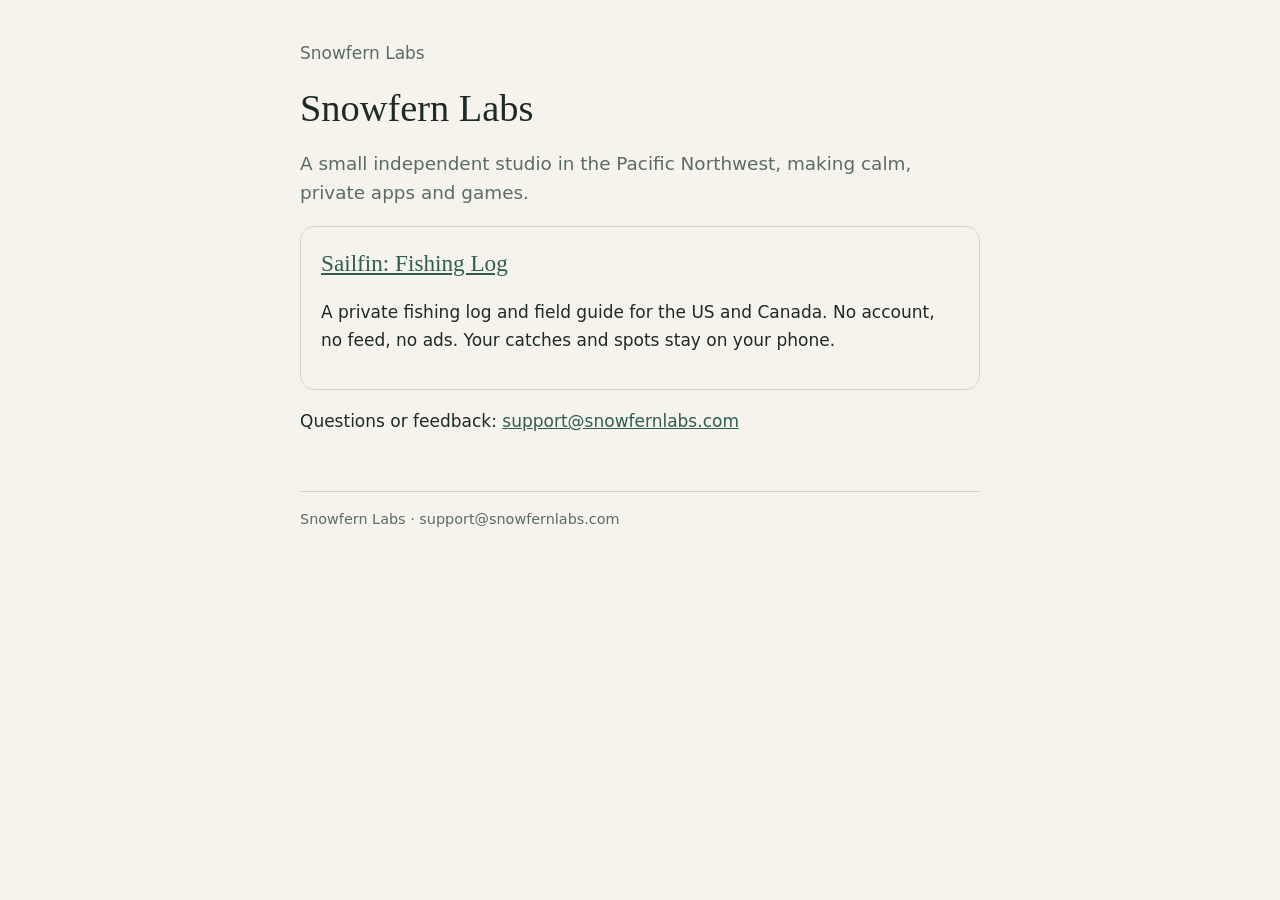
==== index.html @ 82f94e3f "Add files via upload" ====
<!doctype html>
<html lang="en">
<head>
<meta charset="utf-8">
<meta name="viewport" content="width=device-width, initial-scale=1">
<title>Snowfern Labs</title>
<style>
:root { --ink:#1d2a27; --muted:#5b6b66; --paper:#f6f3ec; --line:#d9d3c5; --accent:#2f5d50; }
@media (prefers-color-scheme: dark) { :root { --ink:#e9e6de; --muted:#a8b2ad; --paper:#141a19; --line:#2c3633; --accent:#8cc2ae; } }
* { box-sizing: border-box; }
body { margin:0; background:var(--paper); color:var(--ink); font:17px/1.6 system-ui, -apple-system, "Segoe UI", Roboto, sans-serif; }
main { max-width: 720px; margin: 0 auto; padding: 40px 20px 64px; }
header a, footer a { color: var(--muted); text-decoration: none; }
h1 { font-family: Georgia, "Times New Roman", serif; font-weight: 400; font-size: 2.4rem; line-height: 1.15; margin: 1.2rem 0 .6rem; }
h2 { font-family: Georgia, "Times New Roman", serif; font-weight: 400; font-size: 1.45rem; margin: 2rem 0 .4rem; }
a { color: var(--accent); }
p.lede { font-size: 1.15rem; color: var(--muted); }
.card { border: 1px solid var(--line); border-radius: 14px; padding: 18px 20px; margin: 18px 0; }
.card h2 { margin-top: 0; }
footer { margin-top: 56px; padding-top: 16px; border-top: 1px solid var(--line); font-size: .9rem; color: var(--muted); }
li { margin: .3rem 0; }
</style>
</head>
<body>
<main>
<header><a href="/">Snowfern Labs</a></header>

<h1>Snowfern Labs</h1>
<p class="lede">A small independent studio in the Pacific Northwest, making calm, private apps and games.</p>
<div class="card">
<h2><a href="/sailfin/">Sailfin: Fishing Log</a></h2>
<p>A private fishing log and field guide for the US and Canada. No account, no feed, no ads. Your catches and spots stay on your phone.</p>
</div>
<p>Questions or feedback: <a href="mailto:support@snowfernlabs.com">support@snowfernlabs.com</a></p>

<footer>Snowfern Labs · <a href="mailto:support@snowfernlabs.com">support@snowfernlabs.com</a></footer>
</main>
</body>
</html>
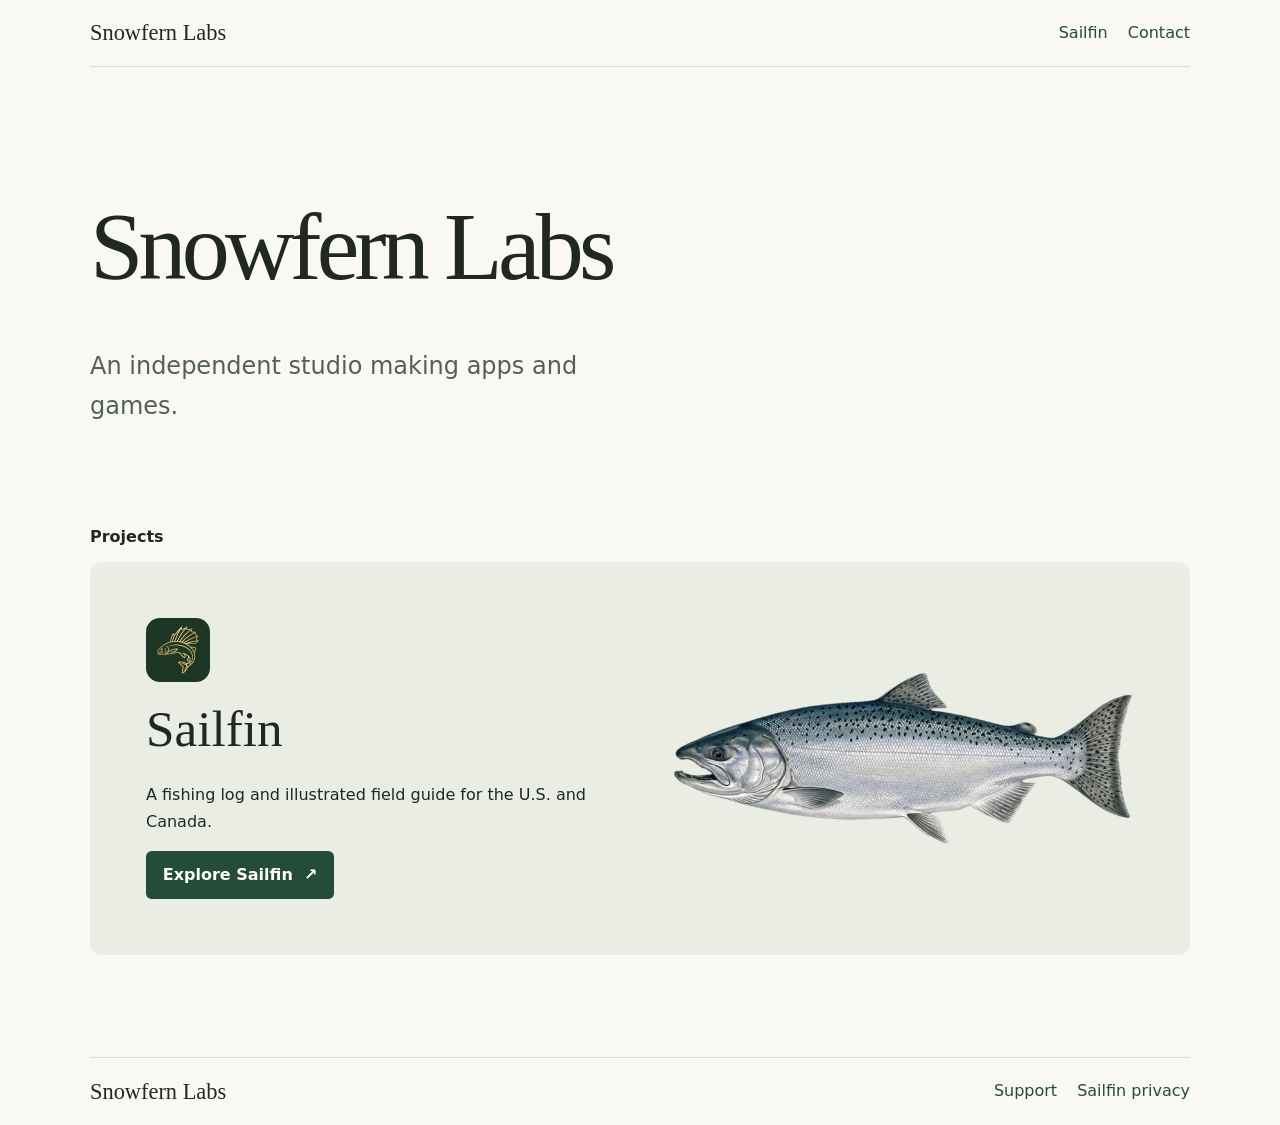
==== commit d9fe7036: "Redesign Snowfern Labs and Sailfin pages" ====
--- a/index.html
+++ b/index.html
@@ -4,36 +4,39 @@
 <meta charset="utf-8">
 <meta name="viewport" content="width=device-width, initial-scale=1">
 <title>Snowfern Labs</title>
-<style>
-:root { --ink:#1d2a27; --muted:#5b6b66; --paper:#f6f3ec; --line:#d9d3c5; --accent:#2f5d50; }
-@media (prefers-color-scheme: dark) { :root { --ink:#e9e6de; --muted:#a8b2ad; --paper:#141a19; --line:#2c3633; --accent:#8cc2ae; } }
-* { box-sizing: border-box; }
-body { margin:0; background:var(--paper); color:var(--ink); font:17px/1.6 system-ui, -apple-system, "Segoe UI", Roboto, sans-serif; }
-main { max-width: 720px; margin: 0 auto; padding: 40px 20px 64px; }
-header a, footer a { color: var(--muted); text-decoration: none; }
-h1 { font-family: Georgia, "Times New Roman", serif; font-weight: 400; font-size: 2.4rem; line-height: 1.15; margin: 1.2rem 0 .6rem; }
-h2 { font-family: Georgia, "Times New Roman", serif; font-weight: 400; font-size: 1.45rem; margin: 2rem 0 .4rem; }
-a { color: var(--accent); }
-p.lede { font-size: 1.15rem; color: var(--muted); }
-.card { border: 1px solid var(--line); border-radius: 14px; padding: 18px 20px; margin: 18px 0; }
-.card h2 { margin-top: 0; }
-footer { margin-top: 56px; padding-top: 16px; border-top: 1px solid var(--line); font-size: .9rem; color: var(--muted); }
-li { margin: .3rem 0; }
-</style>
+<meta name="description" content="Snowfern Labs is an independent developer of apps and games and the studio behind Sailfin.">
+<link rel="canonical" href="https://snowfernlabs.com/">
+<link rel="stylesheet" href="/assets/site.css">
 </head>
-<body>
-<main>
-<header><a href="/">Snowfern Labs</a></header>
+<body class="studio">
+<a class="skip" href="#main">Skip to content</a>
+<header class="site-header shell">
+<a class="wordmark" href="/">Snowfern Labs</a>
+<nav aria-label="Main"><a href="/sailfin/">Sailfin</a><a href="mailto:support@snowfernlabs.com">Contact</a></nav>
+</header>
+<main id="main" class="shell">
 
+<section class="studio-intro">
 <h1>Snowfern Labs</h1>
-<p class="lede">A small independent studio in the Pacific Northwest, making calm, private apps and games.</p>
-<div class="card">
-<h2><a href="/sailfin/">Sailfin: Fishing Log</a></h2>
-<p>A private fishing log and field guide for the US and Canada. No account, no feed, no ads. Your catches and spots stay on your phone.</p>
+<p class="lede">An independent studio making apps and games.</p>
+</section>
+<section aria-labelledby="projects">
+<h2 id="projects" class="section-label">Projects</h2>
+<article class="project-card">
+<div>
+<img class="app-icon" src="/assets/sailfin-icon.png" width="64" height="64" alt="">
+<h3>Sailfin</h3>
+<p>A fishing log and illustrated field guide for the U.S. and Canada.</p>
+<a class="button" href="/sailfin/">Explore Sailfin <span aria-hidden="true">↗</span></a>
 </div>
-<p>Questions or feedback: <a href="mailto:support@snowfernlabs.com">support@snowfernlabs.com</a></p>
+<div class="project-art"><img src="/assets/chinook-salmon.webp" decoding="async" alt="Illustration of a Chinook salmon from Sailfin"></div>
+</article>
+</section>
 
-<footer>Snowfern Labs · <a href="mailto:support@snowfernlabs.com">support@snowfernlabs.com</a></footer>
 </main>
+<footer class="site-footer shell">
+<a class="wordmark" href="/">Snowfern Labs</a>
+<nav aria-label="Footer"><a href="mailto:support@snowfernlabs.com">Support</a><a href="/sailfin/privacy/">Sailfin privacy</a></nav>
+</footer>
 </body>
 </html>
--- a/assets/site.css
+++ b/assets/site.css
@@ -0,0 +1,68 @@
+:root {
+  color-scheme: light;
+  --paper: #f9f8f5;
+  --ink: #202821;
+  --muted: #536153;
+  --line: #d9ddd2;
+  --accent: #254b39;
+  --panel: #e9ede4;
+  --display: Georgia, "Times New Roman", serif;
+}
+* { box-sizing: border-box; }
+body { margin: 0; background: var(--paper); color: var(--ink); font: 1rem/1.65 system-ui, sans-serif; }
+.sailfin { --paper: #f7f3e9; --panel: #e5ece0; }
+.shell { width: min(100% - 3rem, 1100px); margin-inline: auto; }
+.site-header, .site-footer { display: flex; align-items: center; justify-content: space-between; gap: 1rem; padding-block: 1.25rem; border-bottom: 1px solid var(--line); }
+.site-footer { margin-top: clamp(3rem, 8vw, 7rem); border-top: 1px solid var(--line); border-bottom: 0; }
+nav { display: flex; flex-wrap: wrap; gap: .4rem 1.25rem; }
+a { color: var(--accent); text-underline-offset: .2em; }
+nav a, .wordmark { text-decoration: none; }
+nav a:hover, .wordmark:hover { text-decoration: underline; }
+.wordmark { font: 1.4rem var(--display); color: var(--ink); }
+:focus-visible { outline: 3px solid #8a4e24; outline-offset: 4px; }
+.skip { position: absolute; left: 1rem; top: 1rem; padding: .5rem .8rem; background: var(--paper); transform: translateY(-200%); z-index: 2; }
+.skip:focus { transform: none; }
+h1, h2, h3 { font-family: var(--display); font-weight: 400; line-height: 1.08; margin: 0 0 .5em; }
+h1 { font-size: clamp(3.3rem, 8vw, 6rem); letter-spacing: -.05em; }
+h2 { font-size: clamp(2rem, 4vw, 3.05rem); letter-spacing: -.035em; }
+h3 { font-size: clamp(2rem, 4vw, 3.3rem); }
+p { margin: 0 0 1em; }
+.lede, .hero-lede { color: var(--muted); font-size: clamp(1.15rem, 2.4vw, 1.5rem); max-width: 32ch; }
+img { display: block; max-width: 100%; height: auto; }
+figure { margin: 0; min-width: 0; }
+.studio-intro { padding-block: clamp(3.75rem, 10vw, 8rem) clamp(2rem, 6vw, 5rem); }
+.section-label { font: 600 1rem system-ui, sans-serif; letter-spacing: 0; margin-bottom: 1rem; }
+.project-card, .hero, .guide, .insights { display: grid; align-items: center; grid-template-columns: minmax(0, 1fr) minmax(0, 1fr); gap: clamp(1.25rem, 5vw, 4.5rem); }
+.project-card, .guide, .insights { padding: clamp(1.5rem, 5vw, 3.5rem); border-radius: .75rem; background: var(--panel); }
+.project-art { padding: 1rem 0; }
+.app-icon { border-radius: 22%; margin-bottom: 1.2rem; }
+.button { display: inline-flex; align-items: center; gap: .7rem; padding: .68rem 1.05rem; background: var(--accent); color: #fff; text-decoration: none; border-radius: .35rem; font-weight: 650; }
+.button:hover { background: #163324; }
+.hero { padding-block: clamp(2.5rem, 7vw, 5.5rem); }
+.hero p:not(.hero-lede) { max-width: 38ch; }
+.availability { margin-top: .9rem; color: var(--muted); font-size: .9375rem; }
+.screen { justify-self: center; width: min(100%, 290px); border-radius: 1rem; overflow: hidden; border: 1px solid #a5b4a4; box-shadow: 0 14px 32px #263b2726; }
+.screen img { width: 100%; aspect-ratio: 640/1323; }
+.guide { margin-block: clamp(2rem, 6vw, 5rem); }
+figcaption { margin-top: .8rem; color: var(--muted); }
+.features { display: grid; grid-template-columns: repeat(2,minmax(0,1fr)); gap: clamp(1.5rem, 5vw, 4rem); margin-block: clamp(3rem, 8vw, 7rem); }
+.features article { min-width: 0; }
+.feature-screen { background: #edeee6; border: 1px solid var(--line); border-radius: .75rem; padding: 1rem; }
+.feature-screen img, .insights img { margin-inline: auto; border: 1px solid var(--line); border-radius: .55rem; width: min(100%, 325px); }
+.insights figure { width: 100%; }
+.faq, .policy { max-width: 720px; }
+.faq { margin-top: clamp(3rem, 8vw, 6rem); }
+details { border-top: 1px solid var(--line); }
+summary { cursor: pointer; padding-block: .85rem; font-weight: 650; }
+.faq > p { margin-top: 1.25rem; }
+.policy { padding-top: clamp(2.5rem, 7vw, 5rem); }
+.policy h1 { font-size: clamp(2.75rem, 6vw, 4.5rem); }
+.policy h2 { font-size: clamp(1.65rem, 4vw, 2rem); margin-top: 1.6em; }
+.policy li { margin-block: .4rem; }
+@media (max-width: 650px) {
+  .shell { width: calc(100% - 2rem); }
+  .project-card, .hero, .guide, .insights, .features { grid-template-columns: 1fr; }
+  .hero { gap: 1.5rem; }
+  .site-header, .site-footer { align-items: flex-start; flex-wrap: wrap; }
+  .screen { width: min(100%, 280px); }
+}
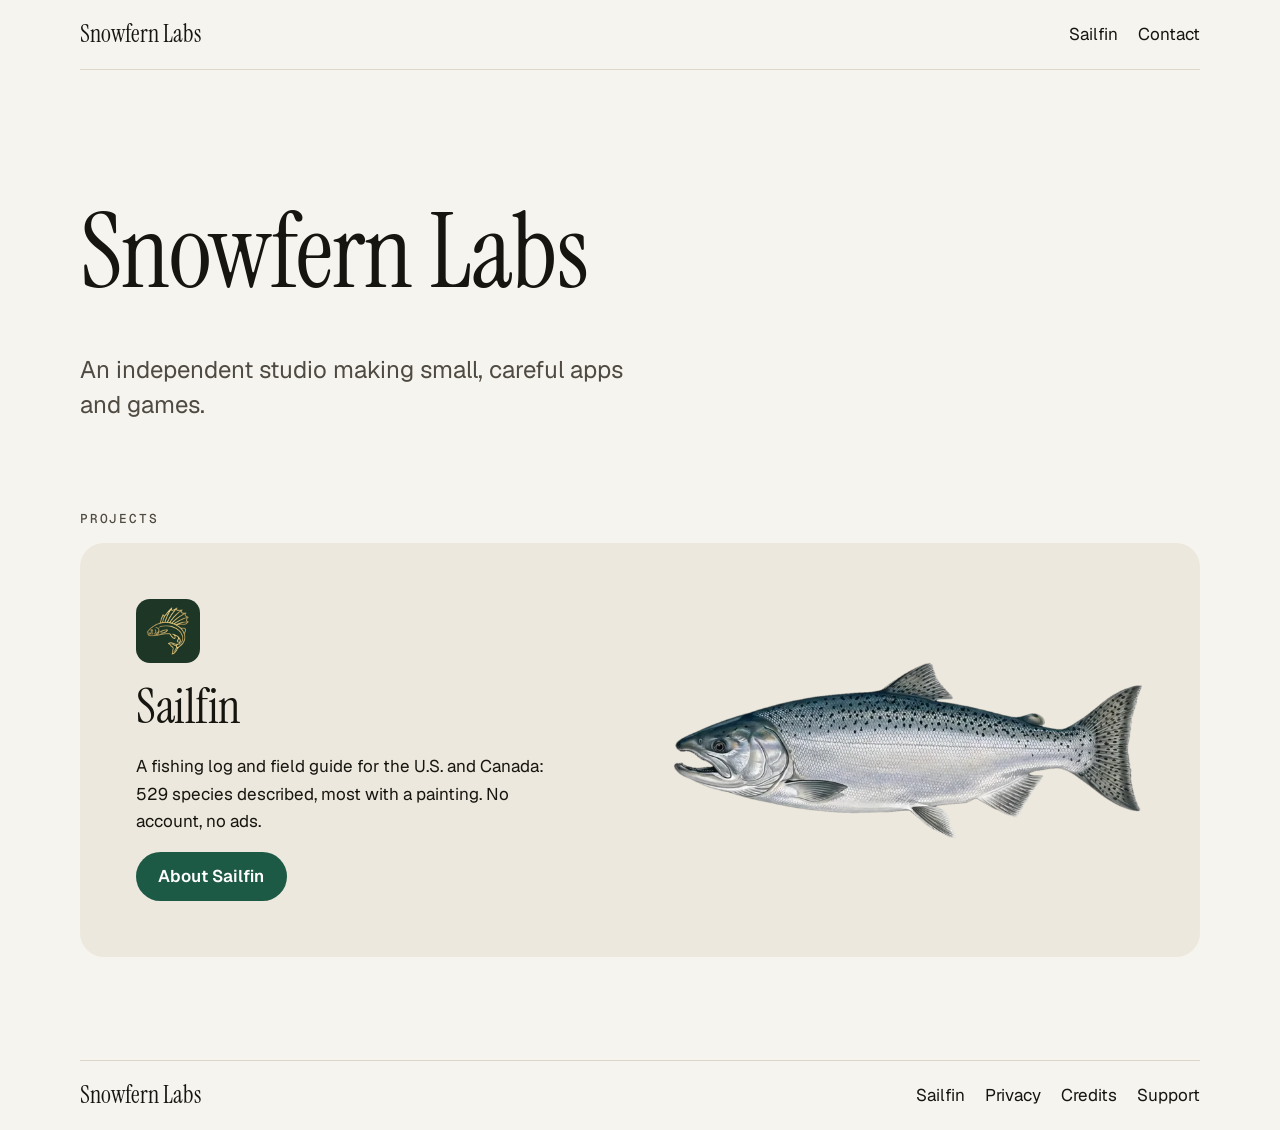
==== commit 4efe964f: "Rebuild site: current Sailfin screenshots and facts, credits page, email to join the test, app fonts" ====
--- a/index.html
+++ b/index.html
@@ -4,8 +4,24 @@
 <meta charset="utf-8">
 <meta name="viewport" content="width=device-width, initial-scale=1">
 <title>Snowfern Labs</title>
-<meta name="description" content="Snowfern Labs is an independent developer of apps and games and the studio behind Sailfin.">
+<meta name="description" content="Snowfern Labs is an independent studio making small, careful apps and games, and the maker of Sailfin.">
 <link rel="canonical" href="https://snowfernlabs.com/">
+<meta name="theme-color" content="#F6F4EF" media="(prefers-color-scheme: light)">
+<meta name="theme-color" content="#12110E" media="(prefers-color-scheme: dark)">
+<meta property="og:type" content="website">
+<meta property="og:site_name" content="Snowfern Labs">
+<meta property="og:title" content="Snowfern Labs">
+<meta property="og:description" content="Snowfern Labs is an independent studio making small, careful apps and games, and the maker of Sailfin.">
+<meta property="og:url" content="https://snowfernlabs.com/">
+<meta property="og:image" content="https://snowfernlabs.com/assets/share.png">
+<meta property="og:image:width" content="1200">
+<meta property="og:image:height" content="630">
+<meta name="twitter:card" content="summary_large_image">
+<link rel="icon" href="/favicon.ico" sizes="32x32">
+<link rel="icon" href="/assets/icon-192.png" type="image/png" sizes="192x192">
+<link rel="apple-touch-icon" href="/assets/apple-touch-icon.png">
+<link rel="preload" href="/assets/fonts/instrument-serif.woff2" as="font" type="font/woff2" crossorigin>
+<link rel="preload" href="/assets/fonts/geist.woff2" as="font" type="font/woff2" crossorigin>
 <link rel="stylesheet" href="/assets/site.css">
 </head>
 <body class="studio">
@@ -18,25 +34,25 @@
 
 <section class="studio-intro">
 <h1>Snowfern Labs</h1>
-<p class="lede">An independent studio making apps and games.</p>
+<p class="lede">An independent studio making small, careful apps and games.</p>
 </section>
 <section aria-labelledby="projects">
-<h2 id="projects" class="section-label">Projects</h2>
+<h2 id="projects" class="label">Projects</h2>
 <article class="project-card">
 <div>
-<img class="app-icon" src="/assets/sailfin-icon.png" width="64" height="64" alt="">
+<img class="app-icon" src="/assets/icon-192.png" width="64" height="64" alt="">
 <h3>Sailfin</h3>
-<p>A fishing log and illustrated field guide for the U.S. and Canada.</p>
-<a class="button" href="/sailfin/">Explore Sailfin <span aria-hidden="true">↗</span></a>
+<p>A fishing log and field guide for the U.S. and Canada: 529 species described, most with a painting. No account, no ads.</p>
+<a class="button" href="/sailfin/">About Sailfin</a>
 </div>
-<div class="project-art"><img src="/assets/chinook-salmon.webp" decoding="async" alt="Illustration of a Chinook salmon from Sailfin"></div>
+<div class="project-art"><img src="/assets/chinook-salmon.webp" width="900" height="360" decoding="async" alt="Painting of a Chinook salmon from Sailfin's field guide"></div>
 </article>
 </section>
 
 </main>
 <footer class="site-footer shell">
-<a class="wordmark" href="/">Snowfern Labs</a>
-<nav aria-label="Footer"><a href="mailto:support@snowfernlabs.com">Support</a><a href="/sailfin/privacy/">Sailfin privacy</a></nav>
+<p class="wordmark">Snowfern Labs</p>
+<nav aria-label="Footer"><a href="/sailfin/">Sailfin</a><a href="/sailfin/privacy/">Privacy</a><a href="/sailfin/credits/">Credits</a><a href="mailto:support@snowfernlabs.com">Support</a></nav>
 </footer>
 </body>
 </html>
--- a/assets/site.css
+++ b/assets/site.css
@@ -1,68 +1,119 @@
+/* Snowfern Labs / Sailfin site. Fonts and colours match the app's "Field guide" theme (ui/theme/Theme.kt). */
+@font-face { font-family: "Instrument Serif"; src: url("/assets/fonts/instrument-serif.woff2") format("woff2"); font-weight: 400; font-style: normal; font-display: swap; }
+@font-face { font-family: "Instrument Serif"; src: url("/assets/fonts/instrument-serif-italic.woff2") format("woff2"); font-weight: 400; font-style: italic; font-display: swap; }
+@font-face { font-family: "Geist"; src: url("/assets/fonts/geist.woff2") format("woff2"); font-weight: 100 900; font-display: swap; }
+@font-face { font-family: "Geist Mono"; src: url("/assets/fonts/geist-mono.woff2") format("woff2"); font-weight: 100 900; font-display: swap; }
+
 :root {
-  color-scheme: light;
-  --paper: #f9f8f5;
-  --ink: #202821;
-  --muted: #536153;
-  --line: #d9ddd2;
-  --accent: #254b39;
-  --panel: #e9ede4;
-  --display: Georgia, "Times New Roman", serif;
+  color-scheme: light dark;
+  --paper: #F6F4EF;
+  --ink: #16150F;
+  --muted: #4F4B42;
+  --line: #DDD7CA;
+  --panel: #ECE8DE;
+  --accent: #1D5A45;
+  --on-accent: #FFFFFF;
+  --accent-hover: #154535;
+  --rust: #A8401F;
+  --focus: #A8401F;
+  --serif: "Instrument Serif", Georgia, "Times New Roman", serif;
+  --sans: "Geist", system-ui, -apple-system, "Segoe UI", sans-serif;
+  --mono: "Geist Mono", ui-monospace, "Cascadia Mono", Consolas, monospace;
 }
+@media (prefers-color-scheme: dark) {
+  :root {
+    --paper: #12110E;
+    --ink: #F2EEE4;
+    --muted: #C9C2B2;
+    --line: #3A372F;
+    --panel: #22201B;
+    --accent: #8FD1B4;
+    --on-accent: #0B2A1E;
+    --accent-hover: #A9DEC6;
+    --rust: #F0936C;
+    --focus: #F0936C;
+  }
+}
+
 * { box-sizing: border-box; }
-body { margin: 0; background: var(--paper); color: var(--ink); font: 1rem/1.65 system-ui, sans-serif; }
-.sailfin { --paper: #f7f3e9; --panel: #e5ece0; }
-.shell { width: min(100% - 3rem, 1100px); margin-inline: auto; }
+html { -webkit-text-size-adjust: 100%; }
+body { margin: 0; background: var(--paper); color: var(--ink); font: 1.0625rem/1.6 var(--sans); }
+.shell { width: min(100% - 3rem, 1120px); margin-inline: auto; }
 .site-header, .site-footer { display: flex; align-items: center; justify-content: space-between; gap: 1rem; padding-block: 1.25rem; border-bottom: 1px solid var(--line); }
 .site-footer { margin-top: clamp(3rem, 8vw, 7rem); border-top: 1px solid var(--line); border-bottom: 0; }
+.site-footer p { margin: 0; }
 nav { display: flex; flex-wrap: wrap; gap: .4rem 1.25rem; }
 a { color: var(--accent); text-underline-offset: .2em; }
-nav a, .wordmark { text-decoration: none; }
+nav a { color: var(--ink); text-decoration: none; }
 nav a:hover, .wordmark:hover { text-decoration: underline; }
-.wordmark { font: 1.4rem var(--display); color: var(--ink); }
-:focus-visible { outline: 3px solid #8a4e24; outline-offset: 4px; }
+.wordmark { font: 1.5rem/1.2 var(--serif); color: var(--ink); text-decoration: none; }
+:focus-visible { outline: 3px solid var(--focus); outline-offset: 3px; border-radius: 2px; }
 .skip { position: absolute; left: 1rem; top: 1rem; padding: .5rem .8rem; background: var(--paper); transform: translateY(-200%); z-index: 2; }
 .skip:focus { transform: none; }
-h1, h2, h3 { font-family: var(--display); font-weight: 400; line-height: 1.08; margin: 0 0 .5em; }
-h1 { font-size: clamp(3.3rem, 8vw, 6rem); letter-spacing: -.05em; }
-h2 { font-size: clamp(2rem, 4vw, 3.05rem); letter-spacing: -.035em; }
-h3 { font-size: clamp(2rem, 4vw, 3.3rem); }
+
+h1, h2, h3 { font-family: var(--serif); font-weight: 400; line-height: 1.04; margin: 0 0 .45em; letter-spacing: -.01em; }
+h1 { font-size: clamp(3.4rem, 9vw, 6.5rem); }
+h2 { font-size: clamp(2.2rem, 4.6vw, 3.4rem); }
+h3 { font-size: clamp(2rem, 4vw, 3rem); }
 p { margin: 0 0 1em; }
-.lede, .hero-lede { color: var(--muted); font-size: clamp(1.15rem, 2.4vw, 1.5rem); max-width: 32ch; }
+.lede, .hero-lede { color: var(--muted); font-size: clamp(1.2rem, 2.4vw, 1.5rem); line-height: 1.45; max-width: 34ch; }
+.label { font: 500 .8rem/1.4 var(--mono); letter-spacing: .14em; text-transform: uppercase; color: var(--muted); margin: 0 0 .9rem; }
+.muted { color: var(--muted); }
 img { display: block; max-width: 100%; height: auto; }
 figure { margin: 0; min-width: 0; }
-.studio-intro { padding-block: clamp(3.75rem, 10vw, 8rem) clamp(2rem, 6vw, 5rem); }
-.section-label { font: 600 1rem system-ui, sans-serif; letter-spacing: 0; margin-bottom: 1rem; }
-.project-card, .hero, .guide, .insights { display: grid; align-items: center; grid-template-columns: minmax(0, 1fr) minmax(0, 1fr); gap: clamp(1.25rem, 5vw, 4.5rem); }
-.project-card, .guide, .insights { padding: clamp(1.5rem, 5vw, 3.5rem); border-radius: .75rem; background: var(--panel); }
-.project-art { padding: 1rem 0; }
+
+.button { display: inline-flex; align-items: center; justify-content: center; min-height: 48px; padding: .7rem 1.4rem; background: var(--accent); color: var(--on-accent); text-decoration: none; border-radius: 999px; font-weight: 600; }
+.button:hover { background: var(--accent-hover); }
 .app-icon { border-radius: 22%; margin-bottom: 1.2rem; }
-.button { display: inline-flex; align-items: center; gap: .7rem; padding: .68rem 1.05rem; background: var(--accent); color: #fff; text-decoration: none; border-radius: .35rem; font-weight: 650; }
-.button:hover { background: #163324; }
-.hero { padding-block: clamp(2.5rem, 7vw, 5.5rem); }
-.hero p:not(.hero-lede) { max-width: 38ch; }
-.availability { margin-top: .9rem; color: var(--muted); font-size: .9375rem; }
-.screen { justify-self: center; width: min(100%, 290px); border-radius: 1rem; overflow: hidden; border: 1px solid #a5b4a4; box-shadow: 0 14px 32px #263b2726; }
-.screen img { width: 100%; aspect-ratio: 640/1323; }
-.guide { margin-block: clamp(2rem, 6vw, 5rem); }
-figcaption { margin-top: .8rem; color: var(--muted); }
-.features { display: grid; grid-template-columns: repeat(2,minmax(0,1fr)); gap: clamp(1.5rem, 5vw, 4rem); margin-block: clamp(3rem, 8vw, 7rem); }
-.features article { min-width: 0; }
-.feature-screen { background: #edeee6; border: 1px solid var(--line); border-radius: .75rem; padding: 1rem; }
-.feature-screen img, .insights img { margin-inline: auto; border: 1px solid var(--line); border-radius: .55rem; width: min(100%, 325px); }
-.insights figure { width: 100%; }
-.faq, .policy { max-width: 720px; }
-.faq { margin-top: clamp(3rem, 8vw, 6rem); }
+
+/* Studio home */
+.studio-intro { padding-block: clamp(3.75rem, 10vw, 8rem) clamp(2rem, 6vw, 4rem); }
+.project-card { display: grid; align-items: center; grid-template-columns: minmax(0, 1fr) minmax(0, 1fr); gap: clamp(1.25rem, 5vw, 4.5rem); padding: clamp(1.5rem, 5vw, 3.5rem); border-radius: 1.5rem; background: var(--panel); }
+.project-card p { max-width: 40ch; }
+
+/* Sailfin */
+.hero { display: grid; grid-template-columns: minmax(0, 1.1fr) minmax(0, .9fr); align-items: center; gap: clamp(1.5rem, 5vw, 4.5rem); padding-block: clamp(2.5rem, 7vw, 5rem); }
+.hero p:not(.hero-lede) { max-width: 44ch; }
+.promise { list-style: none; padding: 0; margin: 1.25rem 0 1.75rem; display: flex; flex-wrap: wrap; gap: .5rem; }
+.promise li { font: 500 .78rem/1 var(--mono); letter-spacing: .08em; text-transform: uppercase; padding: .6rem .8rem; border: 1px solid var(--line); border-radius: 999px; color: var(--muted); }
+.availability { margin-top: 1rem; color: var(--muted); font-size: .95rem; max-width: 46ch; }
+.phone { justify-self: center; width: min(100%, 300px); border-radius: 1.75rem; overflow: hidden; border: 1px solid var(--line); box-shadow: 0 18px 40px rgb(22 21 15 / .14); background: var(--paper); }
+.hero-shot { width: min(100%, 320px); }
+.feature { display: grid; grid-template-columns: minmax(0, 1fr) minmax(0, 1fr); align-items: center; gap: clamp(1.5rem, 5vw, 4.5rem); padding: clamp(1.5rem, 5vw, 3.5rem); margin-block: clamp(1.5rem, 4vw, 3rem); border-radius: 1.5rem; background: var(--panel); }
+.feature.reverse > :first-child { order: 2; }
+.feature p { max-width: 46ch; }
+.pair { display: grid; grid-template-columns: repeat(2, minmax(0, 1fr)); gap: 1rem; }
+.pair .phone { width: 100%; }
+.facts { padding-left: 1.1rem; margin: 0; }
+.facts li { margin-block: .45rem; }
+.facts strong { font-weight: 600; }
+.privacy-note { max-width: 760px; margin-block: clamp(3rem, 7vw, 5rem); }
+.faq, .policy, .credits { max-width: 760px; }
+.faq { margin-top: clamp(2rem, 6vw, 4rem); }
 details { border-top: 1px solid var(--line); }
-summary { cursor: pointer; padding-block: .85rem; font-weight: 650; }
+details:last-of-type { border-bottom: 1px solid var(--line); }
+summary { cursor: pointer; padding-block: .9rem; font-weight: 600; min-height: 44px; }
+details > :not(summary) { margin-top: 0; }
 .faq > p { margin-top: 1.25rem; }
-.policy { padding-top: clamp(2.5rem, 7vw, 5rem); }
-.policy h1 { font-size: clamp(2.75rem, 6vw, 4.5rem); }
-.policy h2 { font-size: clamp(1.65rem, 4vw, 2rem); margin-top: 1.6em; }
+
+/* Policy and credits */
+.policy, .credits { padding-top: clamp(2.5rem, 7vw, 5rem); }
+.policy h1, .credits h1 { font-size: clamp(2.75rem, 6vw, 4.5rem); }
+.policy h2, .credits h2 { font-size: clamp(1.75rem, 4vw, 2.25rem); margin-top: 1.6em; }
 .policy li { margin-block: .4rem; }
-@media (max-width: 650px) {
+.credits details { margin-bottom: 1rem; }
+.sources { padding-left: 1.1rem; }
+.sources li { margin-block: .5rem; overflow-wrap: anywhere; }
+.table-wrap { overflow-x: auto; margin-bottom: 1rem; }
+table { border-collapse: collapse; width: 100%; font-size: .95rem; }
+th, td { text-align: left; padding: .45rem .6rem .45rem 0; border-bottom: 1px solid var(--line); vertical-align: top; }
+th { font: 500 .75rem/1.4 var(--mono); letter-spacing: .1em; text-transform: uppercase; color: var(--muted); }
+
+@media (max-width: 760px) {
   .shell { width: calc(100% - 2rem); }
-  .project-card, .hero, .guide, .insights, .features { grid-template-columns: 1fr; }
-  .hero { gap: 1.5rem; }
+  .project-card, .hero, .feature { grid-template-columns: 1fr; }
+  .feature.reverse > :first-child { order: 0; }
+  .hero { gap: 2rem; }
   .site-header, .site-footer { align-items: flex-start; flex-wrap: wrap; }
-  .screen { width: min(100%, 280px); }
 }
+@media (prefers-reduced-motion: no-preference) { html { scroll-behavior: smooth; } }
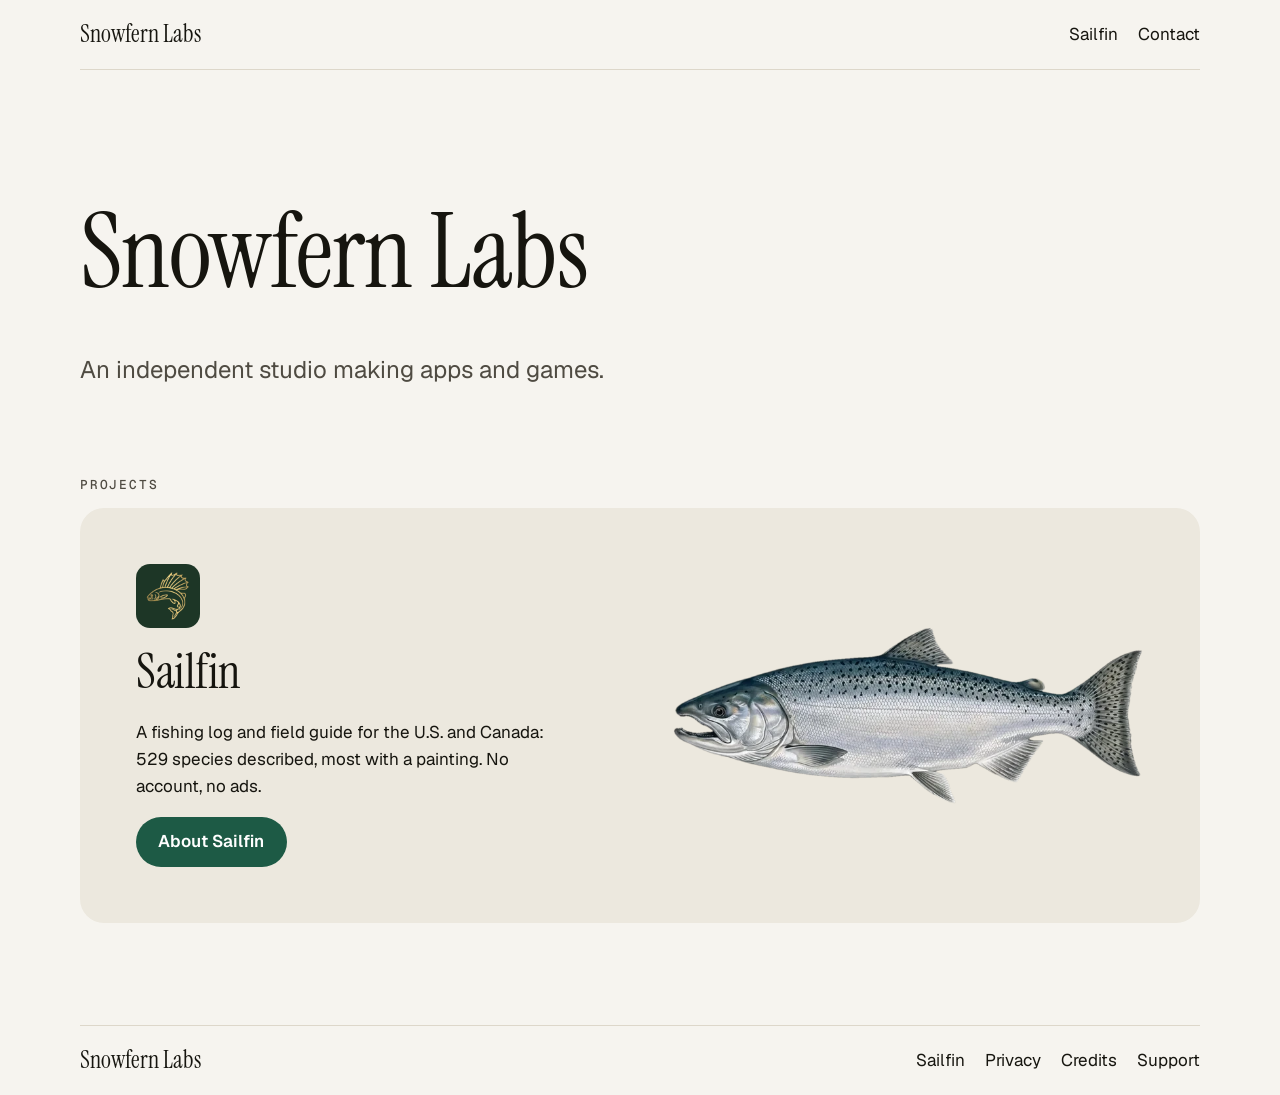
==== commit f33aefe8: "Plain studio line Co-Authored-By: Claude Opus 5.5 <noreply@anthropic.com> Claude-Session: https://cl" ====
--- a/index.html
+++ b/index.html
@@ -4,14 +4,14 @@
 <meta charset="utf-8">
 <meta name="viewport" content="width=device-width, initial-scale=1">
 <title>Snowfern Labs</title>
-<meta name="description" content="Snowfern Labs is an independent studio making small, careful apps and games, and the maker of Sailfin.">
+<meta name="description" content="Snowfern Labs is an independent studio making apps and games, and the maker of Sailfin.">
 <link rel="canonical" href="https://snowfernlabs.com/">
 <meta name="theme-color" content="#F6F4EF" media="(prefers-color-scheme: light)">
 <meta name="theme-color" content="#12110E" media="(prefers-color-scheme: dark)">
 <meta property="og:type" content="website">
 <meta property="og:site_name" content="Snowfern Labs">
 <meta property="og:title" content="Snowfern Labs">
-<meta property="og:description" content="Snowfern Labs is an independent studio making small, careful apps and games, and the maker of Sailfin.">
+<meta property="og:description" content="Snowfern Labs is an independent studio making apps and games, and the maker of Sailfin.">
 <meta property="og:url" content="https://snowfernlabs.com/">
 <meta property="og:image" content="https://snowfernlabs.com/assets/share.png">
 <meta property="og:image:width" content="1200">
@@ -34,7 +34,7 @@
 
 <section class="studio-intro">
 <h1>Snowfern Labs</h1>
-<p class="lede">An independent studio making small, careful apps and games.</p>
+<p class="lede">An independent studio making apps and games.</p>
 </section>
 <section aria-labelledby="projects">
 <h2 id="projects" class="label">Projects</h2>
